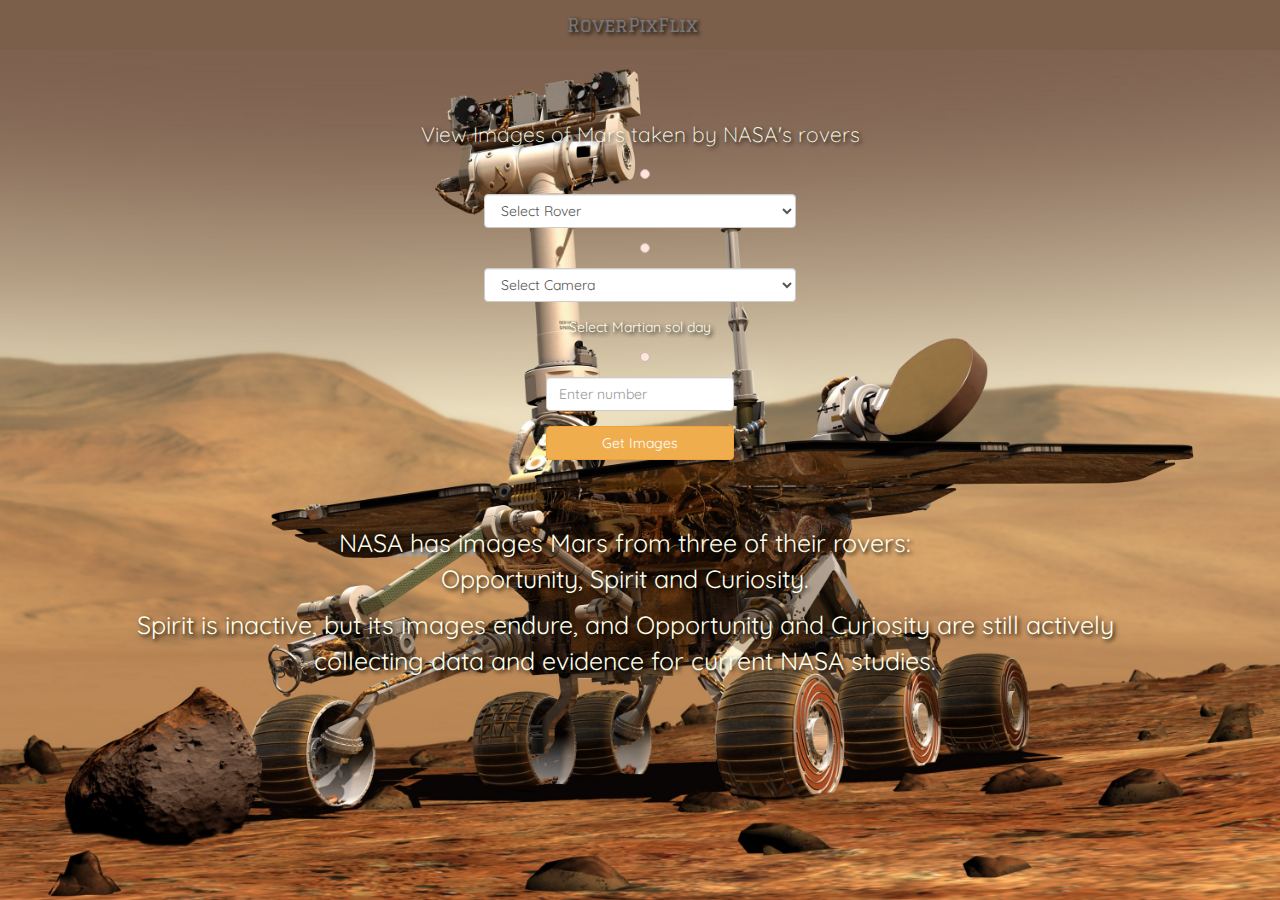
==== projects/nasa-rover-images/index.html @ ae608778 "add github-username-search and nasa-rover-images dir to projects dir" ====
<!DOCTYPE html>
<html lang="en">
<head>
	<title>NASA Mars Image Search</title>
	<meta charset="utf-8">
	<meta name="viewport" content="width=device-width, initial-scale=1.0, shrink-to-fit=no">
	<!-- Latest compiled and minified CSS -->
	<link rel="stylesheet" href="https://maxcdn.bootstrapcdn.com/bootstrap/3.3.7/css/bootstrap.min.css" integrity="sha384-BVYiiSIFeK1dGmJRAkycuHAHRg32OmUcww7on3RYdg4Va+PmSTsz/K68vbdEjh4u" crossorigin="anonymous">
	<link rel="stylesheet" type="text/css" href="css/main.css">
	<link href="https://fonts.googleapis.com/css?family=Graduate&effect=neon" rel="stylesheet">
	<link href="https://fonts.googleapis.com/css?family=Quicksand&effect=fire" rel="stylesheet">
</head>
<body>

<nav class="navbar navbar-default .navbar-fixed-top font-effect-neon">
  <div class="container-fluid">
    <div class="navbar-header ">
      <a class="navbar-brand" href="#">
      	RoverPixFlix
      </a>
    </div>
  </div>
</nav>

<main>
	<div class="container-fluid">

		<div class="row text-center">
			<p class="lead">View Images of Mars taken by NASA's rovers</p>
		</div>

		<form>
			<div class="form-group">
				<span class="warning" id="rover-warning"></span>
			</div>
		  <div class="form-group">
	      <select class="form-control rover-camera" id="rover" onChange="changeCameras(this.value);" required="">
					<option value="" disabled selected>Select Rover</option>
					<option value="curiosity">Curiosity</option>
					<option value="opportunity">Opportunity</option>
					<option value="spirit">Spirit</option>
				</select>
		  </div>
		  <div class="form-group">
	      <span class="warning" id="camera-warning"></span>
			</div>
		  <div class="form-group">
	    	<select class="form-control rover-camera" id="camera">
		    	<option value="" disabled selected required>Select Camera</option>
	      </select>
		  </div>
		  <div class="sol-label form-group">
		  	Select Martian sol day
		  </div>
		  <div class="form-group">
		    <span class="warning" id="sol-warning"></span>
			</div>
		  <div class="form-group">
		    <input class="input-sol form-control" id="sol" placeholder="Enter number" type="number" min="0">
		  </div>
		  <div class="form-group">
		  	<button class="btn btn-warning btn-large" id="submit" type="button" onClick="getUserChoice()">Get Images</button>
			</div>
		</form>
		
		<div>
			<div id="message"></div>
		</div>

		<div>
			<div id="results"></div>
		</div>
		
		<div class="row col-xs-12 text-center text-about">
			<p>NASA has images Mars from three of their rovers:</br>
			 <span class="font-effect-fire">Opportunity</span>, <span class="font-effect-fire">Spirit</span> and <span class="font-effect-fire">Curiosity</span>.</p>

			<p><span class="font-effect-fire">Spirit</span> is inactive, but its images endure, and <span class="font-effect-fire">Opportunity</span> and <span class="font-effect-fire">Curiosity</span> are still actively collecting data and evidence for current NASA studies.</p>
		</div>
	</div>
</main>

</body>

<script src="index.js"></script>
</html>
---- projects/nasa-rover-images/css/main.css ----
html {
  height: 100%;
}

body { 
  color: #FFFFEA;

  /* The image used */
  background-image: url(../images/rover.jpg);

  /* Full height */
  height: 100%; 

  /* Center and scale the image nicely */
  background-position: center center;
  background-repeat: no-repeat;
  background-attachment: fixed;
  background-size: cover;
  background-color: #464646;
  text-shadow: 2px 2px 4px #000000;
}

nav {
	font-family: 'Graduate', cursive;
}

.navbar {
	background-color: #7B5F4B;
	border: none;
	border-radius: 0;
  display: flex; 
  justify-content: center;
}

main {
  padding-top: 50px;
  font-family: Quicksand, sans-serif;
}

.form-group {
  display: flex; 
  justify-content: center;
}

/* Validation Warning */
.warning {
  text-align: center;
  color: #FF6933;
  font-size:1.25em;
  vertical-align:middle;
  background-color: #FFE5DD;
  padding: 4px;
  border: #CCB7B1 solid 1px;
  border-radius: 5px;
  text-shadow: none;
  margin-left: 10px;

}

/* Width of Select Drop-Down List */
.rover-camera {
  width: 25%;
}

.input-sol {
  width: 15%;
}

#submit {
  width: 15%;
}

#message {
  text-align: center;
  color: #FF6933;
  font-size:1.5em;
}
.mars-pics {
  border-radius: 4px;
}

.text-about {
  padding-top: 50px;
  padding-left: 10%;
  padding-right: 10%;
  font-size: 25px;
}
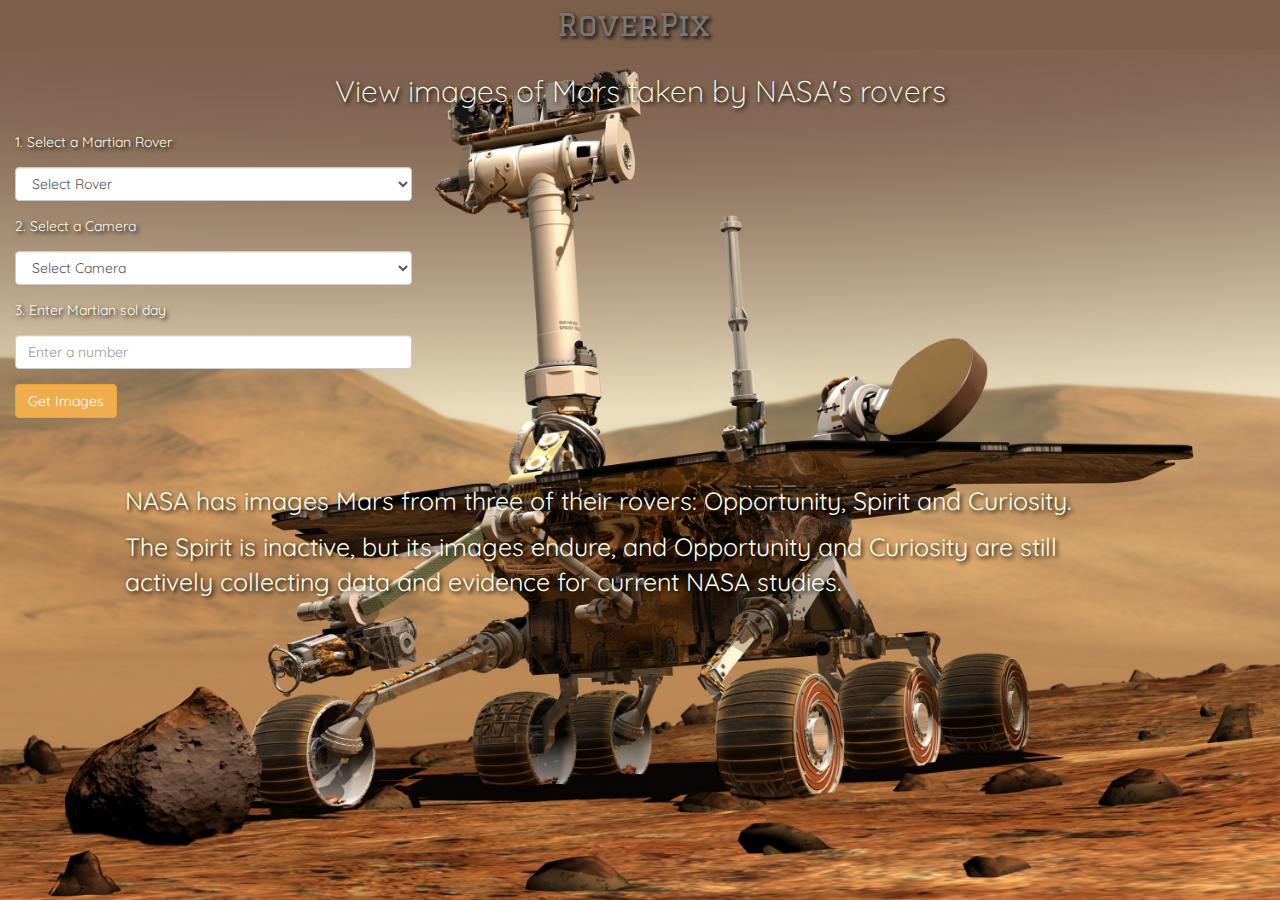
==== commit 9694c32a: "styling, no image message cleras after image returned" ====
--- a/projects/nasa-rover-images/index.html
+++ b/projects/nasa-rover-images/index.html
@@ -16,7 +16,7 @@
   <div class="container-fluid">
     <div class="navbar-header ">
       <a class="navbar-brand" href="#">
-      	RoverPixFlix
+      	RoverPix
       </a>
     </div>
   </div>
@@ -26,56 +26,66 @@
 	<div class="container-fluid">
 
 		<div class="row text-center">
-			<p class="lead">View Images of Mars taken by NASA's rovers</p>
+			<p class="lead">View images of Mars taken by NASA's rovers</p>
+		</div>
+  
+    <div class="row">
+      <div class="col-md-4">
+    		<form>
+          <!-- ROVER -->
+          <div class="form-group">
+              1. Select a Martian Rover
+              <p class="warning" id="rover-warning"></på>
+          </div>      
+          <div class="form-group">
+            <select class="form-control rover-camera" id="rover" onChange="changeCameras(this.value);" required="">
+              <option value="" disabled selected>Select Rover</option>
+              <option value="curiosity">Curiosity</option>
+              <option value="opportunity">Opportunity</option>
+              <option value="spirit">Spirit</option>
+            </select>
+          </div> 		  
+          <!-- CAMERA -->
+          <div class="form-group">
+            2. Select a Camera
+            <p class="warning" id="camera-warning"></p>
+          </div>
+    		  <div class="form-group">
+    	    	<select class="form-control rover-camera" id="camera">
+    		    	<option value="" disabled selected required>Select Camera</option>
+    	      </select>
+    		  </div>
+          <!-- SOL -->
+    		  <div class="sol-label form-group">
+    		  	3. Enter Martian sol day
+            <p class="warning" id="sol-warning"></p>
+    		  </div>
+    		  <div class="form-group">
+    		    <input class="input-sol form-control" id="sol" placeholder="Enter a number" type="number" min="0">
+    		  </div>
+          <!-- BUTTON -->
+    		  <div class="form-group">
+    		  	<button class="btn btn-warning btn-large" id="submit" type="button" onClick="getUserChoice()">Get Images</button>
+    			</div>
+    		</form>
+        <!-- Message for no images returned -->
+        <div>
+          <div id="message"></div>
+        </div>
+      </div>
+      <!-- Results -->
+      <div class="col-md-8">
+        <div>
+          <div id="results"></div>
+        </div>
+      </div>
 		</div>
 
-		<form>
-			<div class="form-group">
-				<span class="warning" id="rover-warning"></span>
-			</div>
-		  <div class="form-group">
-	      <select class="form-control rover-camera" id="rover" onChange="changeCameras(this.value);" required="">
-					<option value="" disabled selected>Select Rover</option>
-					<option value="curiosity">Curiosity</option>
-					<option value="opportunity">Opportunity</option>
-					<option value="spirit">Spirit</option>
-				</select>
-		  </div>
-		  <div class="form-group">
-	      <span class="warning" id="camera-warning"></span>
-			</div>
-		  <div class="form-group">
-	    	<select class="form-control rover-camera" id="camera">
-		    	<option value="" disabled selected required>Select Camera</option>
-	      </select>
-		  </div>
-		  <div class="sol-label form-group">
-		  	Select Martian sol day
-		  </div>
-		  <div class="form-group">
-		    <span class="warning" id="sol-warning"></span>
-			</div>
-		  <div class="form-group">
-		    <input class="input-sol form-control" id="sol" placeholder="Enter number" type="number" min="0">
-		  </div>
-		  <div class="form-group">
-		  	<button class="btn btn-warning btn-large" id="submit" type="button" onClick="getUserChoice()">Get Images</button>
-			</div>
-		</form>
-		
-		<div>
-			<div id="message"></div>
-		</div>
-
-		<div>
-			<div id="results"></div>
-		</div>
-		
-		<div class="row col-xs-12 text-center text-about">
-			<p>NASA has images Mars from three of their rovers:</br>
+		<div class="row col-xs-12 text-about">
+			<p>NASA has images Mars from three of their rovers:
 			 <span class="font-effect-fire">Opportunity</span>, <span class="font-effect-fire">Spirit</span> and <span class="font-effect-fire">Curiosity</span>.</p>
 
-			<p><span class="font-effect-fire">Spirit</span> is inactive, but its images endure, and <span class="font-effect-fire">Opportunity</span> and <span class="font-effect-fire">Curiosity</span> are still actively collecting data and evidence for current NASA studies.</p>
+			<p>The <span class="font-effect-fire">Spirit</span> is inactive, but its images endure, and <span class="font-effect-fire">Opportunity</span> and <span class="font-effect-fire">Curiosity</span> are still actively collecting data and evidence for current NASA studies.</p>
 		</div>
 	</div>
 </main>
--- a/projects/nasa-rover-images/css/main.css
+++ b/projects/nasa-rover-images/css/main.css
@@ -32,51 +32,40 @@
   justify-content: center;
 }
 
+.navbar-brand {
+  font-size: 30px
+}
+
 main {
-  padding-top: 50px;
+/*  padding-top: 15px;*/
   font-family: Quicksand, sans-serif;
 }
 
-.form-group {
+.lead {
+  font-size: 30px;
+}
+
+/*.form-group {
   display: flex; 
   justify-content: center;
-}
+}*/
 
 /* Validation Warning */
 .warning {
-  text-align: center;
   color: #FF6933;
   font-size:1.25em;
   vertical-align:middle;
-  background-color: #FFE5DD;
-  padding: 4px;
-  border: #CCB7B1 solid 1px;
-  border-radius: 5px;
-  text-shadow: none;
   margin-left: 10px;
 
 }
 
-/* Width of Select Drop-Down List */
-.rover-camera {
-  width: 25%;
-}
-
-.input-sol {
-  width: 15%;
-}
-
-#submit {
-  width: 15%;
-}
-
 #message {
-  text-align: center;
   color: #FF6933;
-  font-size:1.5em;
+  font-size:1.25em;
 }
 .mars-pics {
   border-radius: 4px;
+  padding-bottom: 15px;
 }
 
 .text-about {
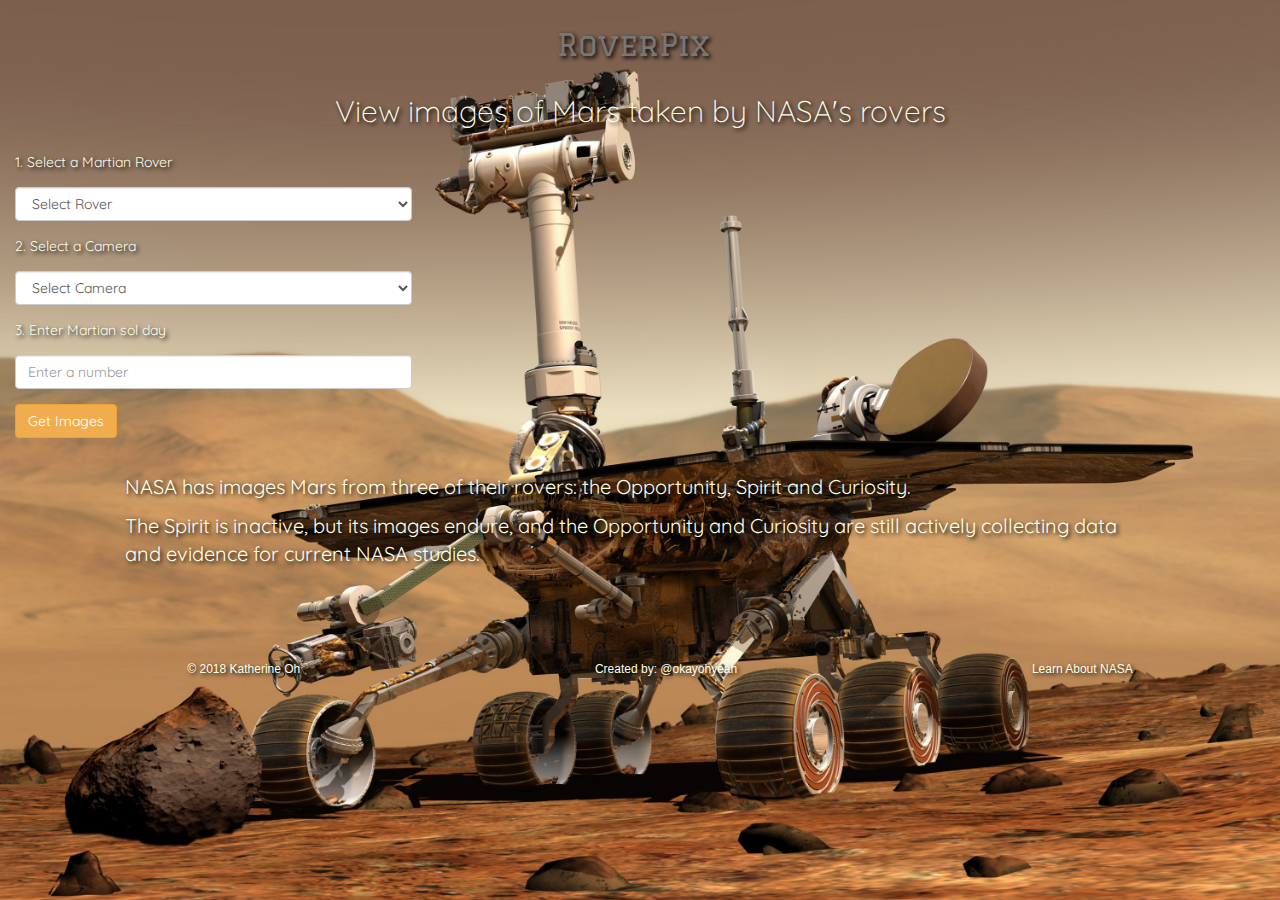
==== commit a86c7325: "add footer, navbar transparent, image titles stored for images" ====
--- a/projects/nasa-rover-images/index.html
+++ b/projects/nasa-rover-images/index.html
@@ -81,14 +81,28 @@
       </div>
 		</div>
 
-		<div class="row col-xs-12 text-about">
+		<div class="row col-md-12 text-about">
 			<p>NASA has images Mars from three of their rovers:
-			 <span class="font-effect-fire">Opportunity</span>, <span class="font-effect-fire">Spirit</span> and <span class="font-effect-fire">Curiosity</span>.</p>
+			 the <span class="font-effect-fire">Opportunity</span>, <span class="font-effect-fire">Spirit</span> and <span class="font-effect-fire">Curiosity</span>.</p>
 
-			<p>The <span class="font-effect-fire">Spirit</span> is inactive, but its images endure, and <span class="font-effect-fire">Opportunity</span> and <span class="font-effect-fire">Curiosity</span> are still actively collecting data and evidence for current NASA studies.</p>
+			<p>The <span class="font-effect-fire">Spirit</span> is inactive, but its images endure, and the <span class="font-effect-fire">Opportunity</span> and <span class="font-effect-fire">Curiosity</span> are still actively collecting data and evidence for current NASA studies.</p>
 		</div>
 	</div>
 </main>
+
+<footer class="footer">
+  <ul>
+    <li>
+      &copy; 2018 Katherine Oh
+    </li>
+    <li>
+      <a href="http://www.github.com/okayohyeah" target="_blank">Created by: @okayohyeah</a>
+    </li>
+    <li>
+      <a href="http://mars.nasa.gov/mer/gallery/images.html" target="_blank">Learn About NASA</a>
+    </li>
+  </ul>
+  </footer>
 
 </body>
 
--- a/projects/nasa-rover-images/css/main.css
+++ b/projects/nasa-rover-images/css/main.css
@@ -25,8 +25,10 @@
 }
 
 .navbar {
-	background-color: #7B5F4B;
+	background-color: transparent;
+  background: transparent;
 	border: none;
+  padding-top: 20px;
 	border-radius: 0;
   display: flex; 
   justify-content: center;
@@ -44,11 +46,6 @@
 .lead {
   font-size: 30px;
 }
-
-/*.form-group {
-  display: flex; 
-  justify-content: center;
-}*/
 
 /* Validation Warning */
 .warning {
@@ -69,8 +66,34 @@
 }
 
 .text-about {
-  padding-top: 50px;
+  padding-top: 20px;
   padding-left: 10%;
   padding-right: 10%;
-  font-size: 25px;
+  font-size: 20px;
+}
+
+footer {
+  padding-top: 60px;
+  bottom: 0;
+  width: 100%;
+  height: 60px;
+  line-height: 60px;
+}
+
+footer ul {
+  display: flex;
+  list-style: none;
+  margin-top: 0;
+  margin-bottom: 0;
+  font-size: 12px;
+}
+
+footer ul li {
+  margin-right: auto;
+  margin-left: auto;
+}
+
+footer a:link, footer a:hover, footer a:visited, footer a:active {
+  color: #FFFFEA;
+  text-decoration: none;
 }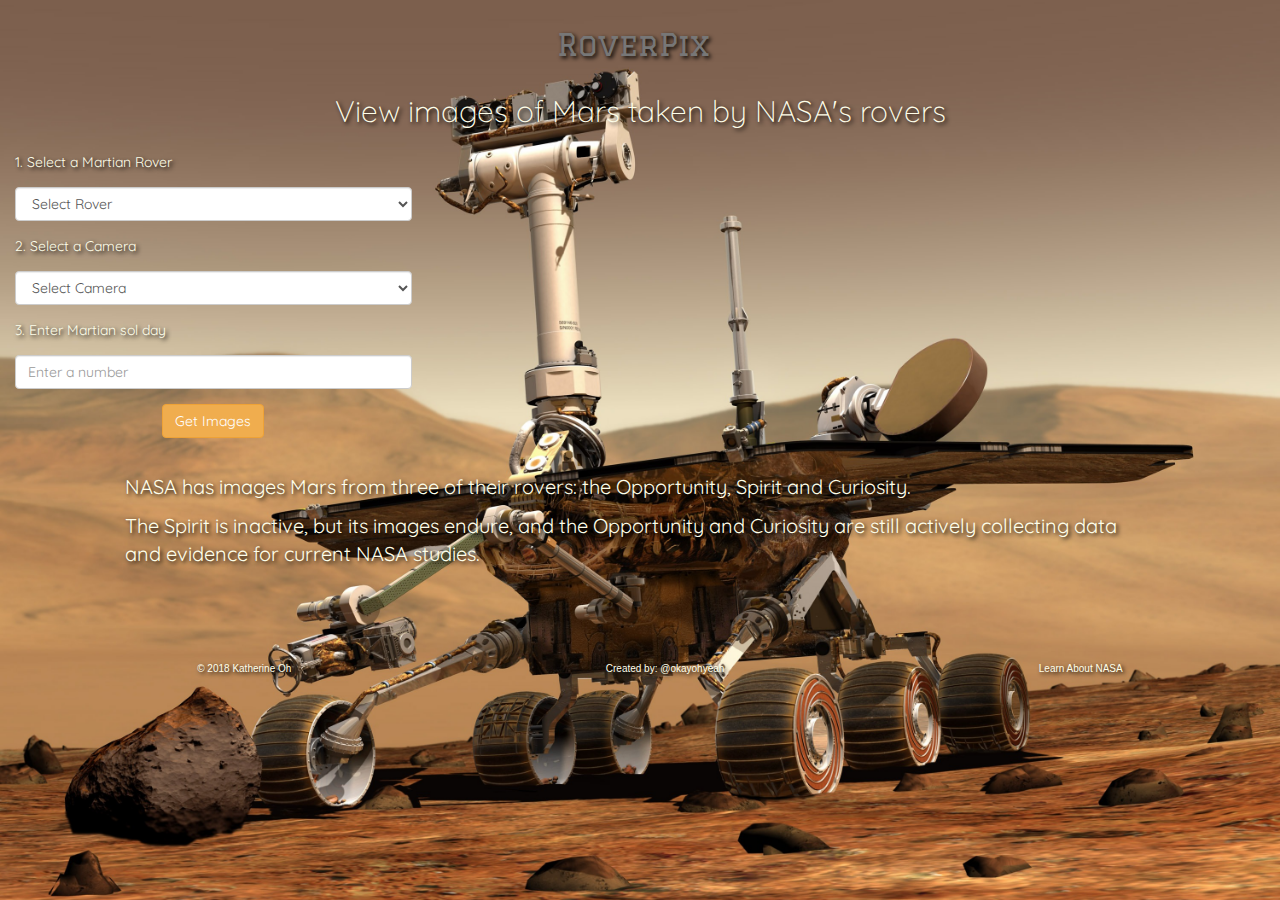
==== commit fd6b5e92: "styling: lead text and button" ====
--- a/projects/nasa-rover-images/index.html
+++ b/projects/nasa-rover-images/index.html
@@ -31,11 +31,11 @@
   
     <div class="row">
       <div class="col-md-4">
-    		<form>
+    		<form onkeypress="return event.keyCode != 13">
           <!-- ROVER -->
           <div class="form-group">
               1. Select a Martian Rover
-              <p class="warning" id="rover-warning"></på>
+              <p class="warning" id="rover-warning"></p>
           </div>      
           <div class="form-group">
             <select class="form-control rover-camera" id="rover" onChange="changeCameras(this.value);" required="">
@@ -64,10 +64,15 @@
     		    <input class="input-sol form-control" id="sol" placeholder="Enter a number" type="number" min="0">
     		  </div>
           <!-- BUTTON -->
-    		  <div class="form-group">
+    		  <div class="form-group text-center">
     		  	<button class="btn btn-warning btn-large" id="submit" type="button" onClick="getUserChoice()">Get Images</button>
     			</div>
     		</form>
+
+        <!-- Loading Gif -->
+        <div>
+          <img id="loader" src="images/loading.gif">
+        </div>
         <!-- Message for no images returned -->
         <div>
           <div id="message"></div>
--- a/projects/nasa-rover-images/css/main.css
+++ b/projects/nasa-rover-images/css/main.css
@@ -18,6 +18,7 @@
   background-size: cover;
   background-color: #464646;
   text-shadow: 2px 2px 4px #000000;
+
 }
 
 nav {
@@ -45,6 +46,17 @@
 
 .lead {
   font-size: 30px;
+  padding-left: 10px;
+  padding-right: 10px;
+}
+
+/* Loader Gif */
+#loader {
+  display: none;
+  border-radius: 4px;
+  height: 150px;
+  width: 150px;
+  border: 2px solid #FF6933;
 }
 
 /* Validation Warning */
@@ -53,16 +65,16 @@
   font-size:1.25em;
   vertical-align:middle;
   margin-left: 10px;
-
 }
 
 #message {
   color: #FF6933;
   font-size:1.25em;
 }
+
 .mars-pics {
   border-radius: 4px;
-  padding-bottom: 15px;
+  padding-bottom: 25px;
 }
 
 .text-about {
@@ -85,7 +97,7 @@
   list-style: none;
   margin-top: 0;
   margin-bottom: 0;
-  font-size: 12px;
+  font-size: 10px;
 }
 
 footer ul li {
